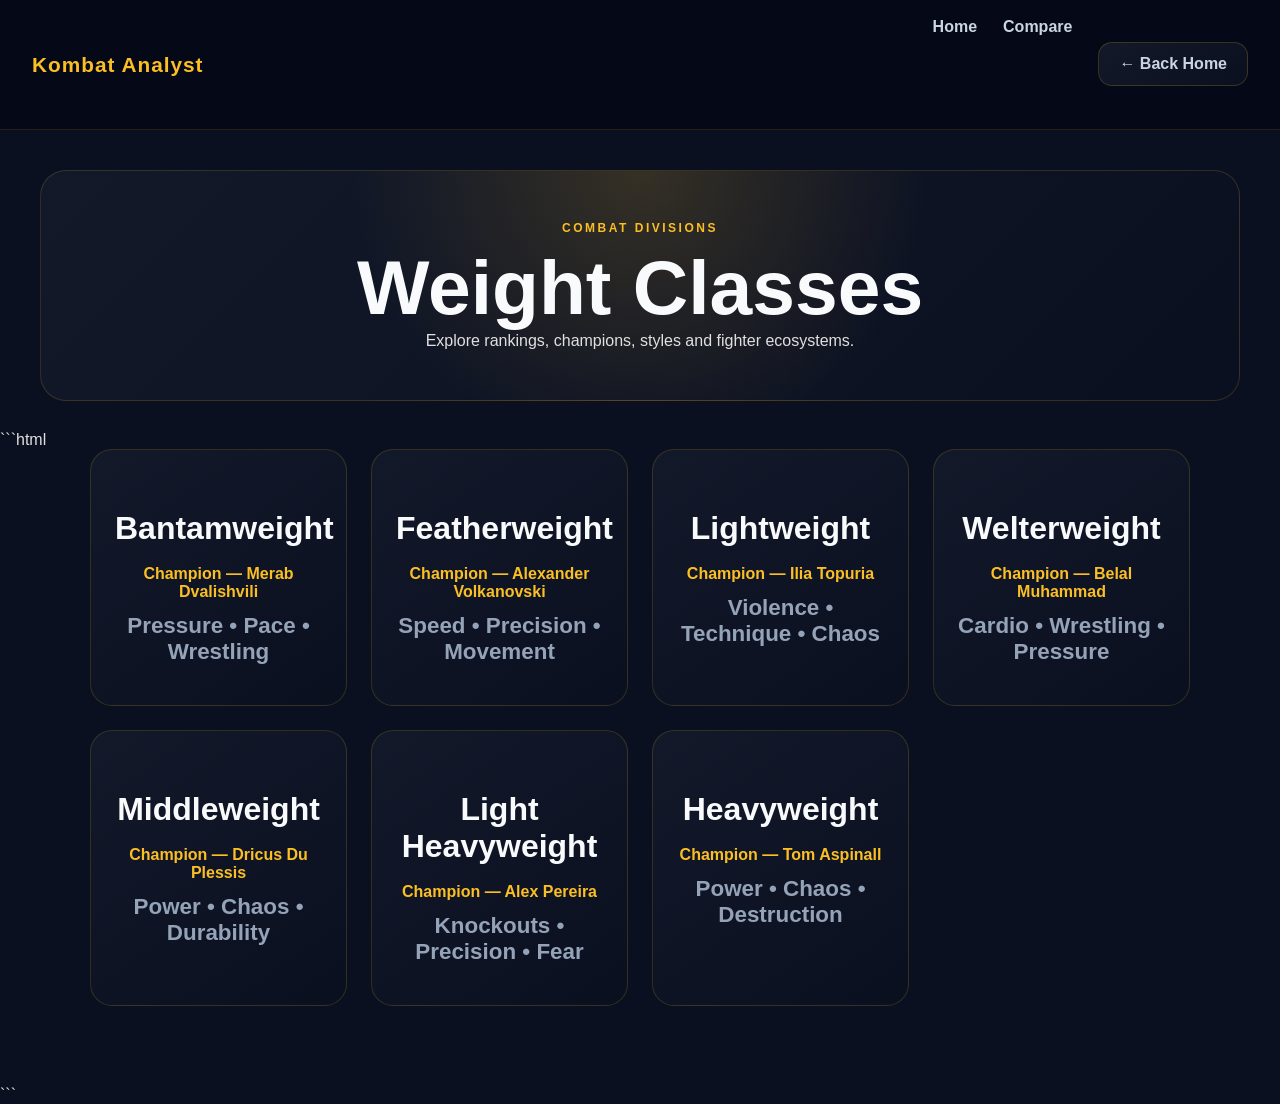
==== divisions.html @ d5a7f03a "Built division and combat style ecosystem - Added dynamic weightclass pages - Added divisions naviga" ====
<!DOCTYPE html>
<html lang="en">
<head>
  <meta charset="UTF-8" />
  <meta name="viewport" content="width=device-width, initial-scale=1.0"/>
  <title>Weight Classes</title>

  <link rel="stylesheet" href="style.css">
</head>
<body>

  <nav class="navbar">
    <div class="nav-logo">Kombat Analyst</div>

    <div class="nav-links">
      <a href="index.html">Home</a>
      <a href="index.html#compare-section">Compare</a>
      <div class="back-button-container">
  <a href="index.html" class="back-button">← Back Home</a>
</div>
    </div>
  </nav>

  <section class="weightclass-hero">
    <p class="section-kicker">Combat Divisions</p>

    <h1>Weight Classes</h1>

    <p>
      Explore rankings, champions, styles and fighter ecosystems.
    </p>
  </section>

  ```html
<div class="division-grid">

  <a class="division-card"
    href="weightclass.html?division=Bantamweight">

    <h2>Bantamweight</h2>

    <div class="division-champion">
      Champion — Merab Dvalishvili
    </div>

    <p>Pressure • Pace • Wrestling</p>

  </a>

  <a class="division-card"
    href="weightclass.html?division=Featherweight">

    <h2>Featherweight</h2>

    <div class="division-champion">
      Champion — Alexander Volkanovski
    </div>

    <p>Speed • Precision • Movement</p>

  </a>

  <a class="division-card"
    href="weightclass.html?division=Lightweight">

    <h2>Lightweight</h2>

    <div class="division-champion">
      Champion — Ilia Topuria
    </div>

    <p>Violence • Technique • Chaos</p>

  </a>

  <a class="division-card"
    href="weightclass.html?division=Welterweight">

    <h2>Welterweight</h2>

    <div class="division-champion">
      Champion — Belal Muhammad
    </div>

    <p>Cardio • Wrestling • Pressure</p>

  </a>

  <a class="division-card"
    href="weightclass.html?division=Middleweight">

    <h2>Middleweight</h2>

    <div class="division-champion">
      Champion — Dricus Du Plessis
    </div>

    <p>Power • Chaos • Durability</p>

  </a>

  <a class="division-card"
    href="weightclass.html?division=Light Heavyweight">

    <h2>Light Heavyweight</h2>

    <div class="division-champion">
      Champion — Alex Pereira
    </div>

    <p>Knockouts • Precision • Fear</p>

  </a>

  <a class="division-card"
    href="weightclass.html?division=Heavyweight">

    <h2>Heavyweight</h2>

    <div class="division-champion">
      Champion — Tom Aspinall
    </div>

    <p>Power • Chaos • Destruction</p>

  </a>

</div>
```


</body>
</html>
---- style.css ----
* {
    margin: 0;
    padding: 0;
    box-sizing: border-box;
}
body {
    background-color: #0B1020;
    color: #e0e0e0;
    font-family: Arial, sans-serif;
    padding: 20px;
    margin: 0;
}

header {
    text-align: center;
    margin-bottom: 30px;
}

#fighter-count {
    color: #94A3B8;
    font-size: 1rem;
}
h1 {
    color: #FBBF24;
    font-size: 2.8rem;
}

#search-input {
    display: block;
    width: 70%;
    max-width: 700px;
    min-width: 300px;

    margin: 0 auto 40px auto;

    padding: 16px 20px;
    font-size: 1.1rem;

    background-color: #1f1f1f;
    border: 1px solid #444;
    border-radius: 50px;

    color: white;
}
#fighters-container {
    display: grid;
    grid-template-columns: repeat(auto-fit, minmax(280px, 1fr));
    gap: 24px;
}

.fighter-card {
    background-color: #131A2A;
    border: 1px solid #333;
    border-radius: 16px;
    padding: 12px;
    margin-bottom: 24px;
    transition: all 0.3s ease;
    cursor: pointer;
    text-align: center;
    width: 100%;
}

.fighter-card:hover {
    transform: translateY(-8px);
    border-color: #FBBF24;
    box-shadow: 0 15px 25px rgba(255, 102, 0, 0.2);
}

.fighter-image-container {
    width: 100%;
    height: 380px;           /* Taller for better portraits */
    overflow: hidden;
    border-radius: 12px;
    margin-bottom: 16px;
    background-color: #111;
}

.fighter-image {
    width: 100%;
    height: 100%;
    object-fit: cover;
    transition: transform 0.4s ease;
}

.fighter-card:hover .fighter-image {
    transform: scale(1.06);
}

.fighter-name {
    font-size: 1.45rem;
    font-weight: bold;
    margin: 8px 0 6px 0;
    color: white;
}

.fighter-record {
    color: #FBBF24;
    font-size: 1.1rem;
    font-weight: bold;
    margin: 0;
}
/* Fighter Profile Page */

.back-button {
    display: inline-block;
    margin-bottom: 25px;
    color: #FBBF24;
    text-decoration: none;
    font-weight: bold;
}

.back-button:hover {
    opacity: 0.8;
}

.fighter-profile-card {
    max-width: 900px;
    margin: auto;
    background: #181818;
    border: 1px solid #333;
    border-radius: 18px;
    padding: 25px;
    text-align: center;
}

.profile-image {
    width: 100%;
    max-height: 500px;
    object-fit: cover;
    border-radius: 16px;
    margin-bottom: 20px;
}

.fighter-profile-card h1 {
    margin-bottom: 5px;
}

.fighter-profile-card h2 {
    color: #FBBF24;
    font-weight: normal;
    margin-top: 0;
    margin-bottom: 20px;
}

.fighter-badges {
    display: flex;
    justify-content: center;
    gap: 12px;
    flex-wrap: wrap;
    margin-bottom: 30px;
}

.fighter-badges span {
    background: #FBBF24;
    color: black;
    font-weight: bold;
    padding: 8px 14px;
    border-radius: 999px;
}

.stats-grid {
    display: grid;
    grid-template-columns: repeat(auto-fit, minmax(180px, 1fr));
    gap: 15px;
}

.stat-box {
    background: #111;
    border: 1px solid #333;
    border-radius: 12px;
    padding: 15px;
}

.stat-box h3 {
    margin-top: 0;
    color: #FBBF24;
    font-size: 1rem;
}

.stat-box p {
    margin-bottom: 0;
    font-size: 1.1rem;
    font-weight: bold;
}
.fighter-rank-badge {
    display: inline-block;
    margin-bottom: 12px;
    padding: 8px 14px;
    border-radius: 999px;
    background: linear-gradient(135deg, #FBBF24, #F59E0B);
    color: #111;
    font-weight: 700;
    font-size: 0.85rem;
    letter-spacing: 0.5px;
    box-shadow: 0 4px 12px rgba(251, 191, 36, 0.25);
}
.comparison-section {
    max-width: 800px;
    margin: 30px auto;
    margin-top: 20px;
    text-align: center;
}

.comparison-section h2 {
    margin-bottom: 20px;
}

.comparison-section select,
.comparison-section button {
    padding: 12px;
    margin: 8px;
    border-radius: 10px;
    border: none;
    font-size: 1rem;
}

.comparison-section button {
    cursor: pointer;
    font-weight: bold;
    background: #FBBF24;
    color: #111;
}

#comparison-results {
    max-width: 900px;
    margin: 30px auto;
}
.comparison-card {
    background: #131A2A;
    border-radius: 16px;
    padding: 20px;
    border: 1px solid #333;
}

.comparison-table {
    width: 100%;
    border-collapse: collapse;
}

.comparison-table th,
.comparison-table td {
    padding: 12px;
    border-bottom: 1px solid #333;
    text-align: center;
}

.comparison-table th {
    color: #FBBF24;
}
.style-matchup {
    color: #FBBF24;
    font-weight: bold;
    font-size: 1.1rem;
    margin-bottom: 20px;
    text-align: center;
}
.winner {
    color: #22C55E;
    font-weight: bold;
}
.summary-box {
    margin-top: 25px;
    padding: 20px;
    background: #0B1020;
    border: 1px solid #333;
    border-radius: 12px;
    text-align: center;
}

.summary-box h3 {
    color: #FBBF24;
    margin-top: 0;
}
.comparison-fighters {
    display: flex;
    justify-content: center;
    align-items: center;
    gap: 40px;
    margin-bottom: 25px;
    flex-wrap: wrap;
}

.comparison-fighter {
    text-align: center;
}

.comparison-image {
    width: 180px;
    height: 180px;
    object-fit: cover;
    border-radius: 50%;
    border: 3px solid #FBBF24;
}

.vs-text {
    font-size: 2rem;
    font-weight: bold;
    color: #FBBF24;
}
.advantages-box {
    margin-top: 25px;
    padding: 20px;
    background: #111827;
    border-radius: 12px;
    border: 1px solid #333;
}

.advantages-box h3 {
    color: #FBBF24;
    margin-top: 0;
}

.advantages-box p {
    margin: 8px 0;
}
.heatmap-section {
    margin-top: 35px;
}

.heatmap-section h2 {
    color: #FBBF24;
    margin-bottom: 20px;
}

.heatmap-grid {
    display: grid;
    grid-template-columns: repeat(auto-fit, minmax(280px, 1fr));
    gap: 20px;
}

.heatmap-card {
    background: #0B1020;
    border: 1px solid #333;
    border-radius: 14px;
    padding: 20px;
    text-align: left;
}

.heatmap-card h3 {
    color: #FBBF24;
    margin-top: 0;
    text-align: center;
}

.heat-row {
    display: grid;
    grid-template-columns: 60px 1fr 55px;
    align-items: center;
    gap: 10px;
    margin: 14px 0;
}

.heat-row span {
    font-weight: bold;
}

.heat-row strong {
    text-align: right;
}

.heat-bar {
    height: 12px;
    background: #1f2937;
    border-radius: 999px;
    overflow: hidden;
}

.heat-bar div {
    height: 100%;
    background: linear-gradient(90deg, #1E3A8A, #FBBF24);
    border-radius: 999px;
}
.probability-box {
    margin-top: 25px;
    padding: 20px;
    background: #111827;
    border: 1px solid #333;
    border-radius: 14px;
}

.probability-box h3 {
    color: #FBBF24;
    margin-top: 0;
}

.probability-row {
    display: flex;
    justify-content: space-between;
    margin-top: 15px;
    margin-bottom: 8px;
    font-weight: bold;
}

.probability-bar {
    height: 14px;
    background: #1f2937;
    border-radius: 999px;
    overflow: hidden;
}

.probability-fill {
    height: 100%;
    background: linear-gradient(90deg, #FBBF24, #F59E0B);
}
.hero-section {
    min-height: 80vh;

    display: flex;
    align-items: center;
    justify-content: center;

    padding: 80px 40px 40px;

    text-align: center;

    background:
        radial-gradient(circle at top,
        rgba(251,191,36,0.15),
        transparent 45%);
}

.hero-content {
    max-width: 900px;
}

.hero-kicker {
    color: #FBBF24;
    text-transform: uppercase;
    letter-spacing: 3px;
    font-size: 0.8rem;
    font-weight: 800;
    margin-bottom: 12px;
}

.hero-section h1 {
    font-size: clamp(3rem, 8vw, 6rem);
    margin: 0;
    color: #F8FAFC;
    letter-spacing: -2px;
    text-shadow: 0 0 35px rgba(251, 191, 36, 0.25);
}

.hero-subtitle {
    color: #CBD5E1;
    font-size: 1.25rem;
    margin: 16px 0 14px;
}

#fighter-count {
    color: #FBBF24;
    font-weight: 700;

    text-align: center;

    margin:
        12px auto 30px auto;

    display: block;

    width: fit-content;
}
.command-center {
    max-width: 1000px;
    margin: 0 auto 45px auto;
    padding: 28px;
    background: rgba(19, 26, 42, 0.82);
    border: 1px solid rgba(251, 191, 36, 0.18);
    border-radius: 24px;
    box-shadow: 0 24px 60px rgba(0, 0, 0, 0.35);
    backdrop-filter: blur(12px);
}

.command-header {
    text-align: center;
    margin-bottom: 24px;
}

.section-kicker {
    color: #FBBF24;
    text-transform: uppercase;
    letter-spacing: 2.5px;
    font-size: 0.75rem;
    font-weight: 800;
    margin: 0 0 8px 0;
}

.command-header h2 {
    margin: 0;
    font-size: clamp(1.8rem, 4vw, 3rem);
    color: #F8FAFC;
}

.command-center #search-input {
    display: block;
    width: 100%;
    max-width: 760px;
    margin: 0 auto 28px auto;
    padding: 16px 22px;
    font-size: 1rem;
    background: #0B1020;
    border: 1px solid rgba(251, 191, 36, 0.22);
    border-radius: 999px;
    color: white;
    outline: none;
}

.command-center #search-input:focus {
    border-color: #FBBF24;
    box-shadow: 0 0 0 4px rgba(251, 191, 36, 0.12);
}

.comparison-section {
    max-width: 900px;
    margin: 0 auto;
    text-align: center;
}

.comparison-section h3 {
    margin: 0 0 16px 0;
    color: #FBBF24;
}

.comparison-controls {
    display: grid;
    grid-template-columns: 1fr 1fr auto;
    gap: 14px;
    align-items: center;
}

.comparison-controls select,
.comparison-controls button {
    padding: 14px 16px;
    border-radius: 14px;
    border: 1px solid rgba(251, 191, 36, 0.18);
    background: #0B1020;
    color: #F8FAFC;
    font-size: 1rem;
}

.comparison-controls button {
    cursor: pointer;
    font-weight: 800;
    background: linear-gradient(135deg, #FBBF24, #F59E0B);
    color: #111827;
    border: none;
}

.comparison-controls button:hover {

    transform:
        translateY(-2px)
        scale(1.02);

    box-shadow:
        0 0 20px rgba(251,191,36,0.35);

}

@media (max-width: 760px) {
    .comparison-controls {
        grid-template-columns: 1fr;
    }
}
.fighter-card {
    position: relative;
    overflow: hidden;
    background: linear-gradient(
        180deg,
        rgba(17, 24, 39, 0.95),
        rgba(5, 8, 22, 1)
    );
    border: 1px solid rgba(251, 191, 36, 0.12);
    transition:
        transform 0.35s ease,
        box-shadow 0.35s ease,
        border-color 0.35s ease;
}

.fighter-card:hover {
    transform: translateY(-10px) scale(1.015);
    border-color: rgba(251, 191, 36, 0.45);

    box-shadow:
        0 20px 40px rgba(0,0,0,0.45),
        0 0 25px rgba(251,191,36,0.18);
}

.fighter-image-container {
    position: relative;
}

.fighter-image-container::after {
    content: "";
    position: absolute;
    inset: 0;

    background: linear-gradient(
        to top,
        rgba(5, 8, 22, 0.92) 5%,
        rgba(5, 8, 22, 0.2) 45%,
        transparent 70%
    );
}

.fighter-card-overlay {
    position: relative;
    margin-top: -90px;
    z-index: 2;
    padding: 0 16px 18px;
}

.fighter-division {
    display: inline-block;
    margin-bottom: 10px;
    padding: 6px 12px;

    border-radius: 999px;

    background: rgba(251, 191, 36, 0.12);

    border: 1px solid rgba(251, 191, 36, 0.25);

    color: #FBBF24;

    font-size: 0.72rem;
    font-weight: 800;
    letter-spacing: 1px;
    text-transform: uppercase;
}

.fighter-name {
    font-size: 1.5rem;
    font-weight: 800;
    color: #F8FAFC;
    margin-bottom: 6px;
}

.fighter-record {
    color: #CBD5E1;
    font-size: 1rem;
}

.fighter-rank-badge {
    display: inline-block;

    margin-bottom: 12px;

    padding: 7px 14px;

    border-radius: 999px;

    background: linear-gradient(
        135deg,
        #FBBF24,
        #F59E0B
    );

    color: #111827;

    font-size: 0.78rem;
    font-weight: 900;

    box-shadow:
        0 0 18px rgba(251,191,36,0.28);
}
.arena-header {
    text-align: center;
    margin-bottom: 28px;
}

.arena-kicker {
    color: #FBBF24;
    text-transform: uppercase;
    letter-spacing: 3px;
    font-size: 0.75rem;
    font-weight: 800;
    margin-bottom: 10px;
}

.arena-title {
    font-size: clamp(2rem, 5vw, 3.5rem);
    margin: 0;
    color: #F8FAFC;
    line-height: 1.1;
}

.arena-title span {
    color: #FBBF24;
}

.probability-fighters {
    display: flex;
    justify-content: space-between;
    margin-bottom: 10px;
    color: #CBD5E1;
    font-weight: 700;
}

.probability-values {
    display: flex;
    justify-content: space-between;
    margin-top: 10px;
}

.analysis-box {
    margin-top: 24px;
    padding: 22px;
    background:
        linear-gradient(
            135deg,
            rgba(17,24,39,0.95),
            rgba(11,16,32,0.95)
        );

    border: 1px solid rgba(251,191,36,0.12);

    border-radius: 16px;
}

.analysis-box h3 {
    color: #FBBF24;
    margin-top: 0;
}

.analysis-box p {
    color: #CBD5E1;
    line-height: 1.7;
}
@keyframes fadeUp {
    from {
        opacity: 0;
        transform: translateY(18px);
    }

    to {
        opacity: 1;
        transform: translateY(0);
    }
}

.fighter-card,
.comparison-card,
.fighter-profile-card,
.command-center {
    animation: fadeUp 0.6s ease both;
}

.probability-fill,
.heat-bar div {
    animation: growBar 0.9s ease forwards;
    transform-origin: left;
}

@keyframes growBar {
    from {
        transform: scaleX(0);
    }

    to {
        transform: scaleX(1);
    }
}
html {
    scroll-behavior: smooth;
}
.profile-hero {
    display: grid;
    grid-template-columns: minmax(260px, 380px) 1fr;
    gap: 30px;
    align-items: center;
    margin-bottom: 35px;
    text-align: left;
}

.profile-hero .profile-image {
    width: 100%;
    height: 460px;
    object-fit: cover;
    border-radius: 18px;
    border: 1px solid rgba(251, 191, 36, 0.25);
    box-shadow: 0 20px 50px rgba(0,0,0,0.45);
}

.profile-hero-content h1 {
    font-size: clamp(2.4rem, 6vw, 5rem);
    line-height: 1;
    margin: 12px 0 8px;
    color: #F8FAFC;
}

.profile-hero-content h2 {
    color: #FBBF24;
    font-weight: 500;
    margin: 0 0 18px;
}

.profile-division {
    color: #94A3B8;
    text-transform: uppercase;
    letter-spacing: 2px;
    font-weight: 800;
    margin: 14px 0 0;
}

.profile-record {
    display: inline-block;
    color: #F8FAFC;
    background: rgba(251, 191, 36, 0.1);
    border: 1px solid rgba(251, 191, 36, 0.2);
    padding: 10px 16px;
    border-radius: 999px;
    font-weight: 800;
}

@media (max-width: 800px) {
    .profile-hero {
        grid-template-columns: 1fr;
        text-align: center;
    }

    .profile-hero .profile-image {
        height: 420px;
    }
}
.insight-grid {
    display: grid;
    grid-template-columns: repeat(auto-fit, minmax(240px, 1fr));
    gap: 18px;
    margin-bottom: 22px;
}

.insight-card {
    padding: 22px;
    border-radius: 18px;

    background:
        linear-gradient(
            135deg,
            rgba(17,24,39,0.96),
            rgba(11,16,32,0.96)
        );

    border: 1px solid rgba(251,191,36,0.14);

    box-shadow:
        0 15px 35px rgba(0,0,0,0.28);
}

.insight-card span {
    color: #94A3B8;
    font-size: 0.72rem;
    letter-spacing: 2px;
    text-transform: uppercase;
    font-weight: 800;
}

.insight-card h3 {
    margin: 12px 0 0;
    color: #FBBF24;
    font-size: 1.35rem;
}
.fight-night-hero {
    max-width: 1000px;
    margin: 0 auto 40px auto;
    padding: 32px;
    text-align: center;

    background:
        radial-gradient(circle at top, rgba(251,191,36,0.18), transparent 40%),
        linear-gradient(135deg, rgba(19,26,42,0.95), rgba(11,16,32,0.98));

    border: 1px solid rgba(251,191,36,0.18);
    border-radius: 26px;
    box-shadow: 0 25px 60px rgba(0,0,0,0.38);
}

.fight-night-hero h2 {
    font-size: clamp(2rem, 5vw, 4rem);
    color: #F8FAFC;
    margin: 10px 0;
}

.fight-night-subtitle {
    color: #CBD5E1;
    font-size: 1.1rem;
    margin-bottom: 26px;
}

.fight-night-score {
    display: grid;
    grid-template-columns: 1fr 1fr;
    gap: 18px;
}

.fight-night-score div {
    padding: 20px;
    border-radius: 18px;
    background: rgba(5,8,22,0.7);
    border: 1px solid rgba(251,191,36,0.14);
}

.fight-night-score span {
    display: block;
    color: #94A3B8;
    margin-bottom: 8px;
    font-weight: 700;
}

.fight-night-score strong {
    font-size: 2.4rem;
    color: #FBBF24;
}

@media (max-width: 700px) {
    .fight-night-score {
        grid-template-columns: 1fr;
    }
}
.navbar {
    position: sticky;
    top: 0;
    z-index: 1000;

    display: flex;
    justify-content: space-between;
    align-items: center;

    padding: 18px 32px;

    background: rgba(5, 8, 22, 0.88);

    backdrop-filter: blur(14px);

    border-bottom:
        1px solid rgba(251,191,36,0.12);
}

.nav-logo {
    font-size: 1.3rem;
    font-weight: 900;
    color: #FBBF24;
    letter-spacing: 1px;
}

.nav-links {
    display: flex;
    gap: 26px;
}

.nav-links a {
    color: #CBD5E1;
    text-decoration: none;
    font-weight: 700;
    transition:
        color 0.25s ease,
        transform 0.25s ease;
}

.nav-links a:hover {
    color: #FBBF24;
    transform: translateY(-2px);
}

@media (max-width: 700px) {

    .navbar {
        flex-direction: column;
        gap: 14px;
        padding: 18px;
    }

    .nav-links {
        gap: 18px;
        flex-wrap: wrap;
        justify-content: center;
    }

}

/* EMERGENCY LAYOUT RESET */

html,
body {
    width: 100%;
    max-width: 100%;
    overflow-x: hidden;
}

body {
    padding: 0;
}

.navbar {
    width: 100%;
}

.hero-section {
    margin: 0 0 40px 0;
}

.fight-night-hero,
.command-center,
#comparison-results,
#fighters-container {
    width: calc(100% - 40px);
    max-width: 1200px;
    margin-left: auto;
    margin-right: auto;
}

#fighters-container {
    display: grid;
    grid-template-columns: repeat(auto-fit, minmax(280px, 1fr));
    gap: 24px;
}

.fighter-card {
    width: auto;
    max-width: 100%;
    min-width: 0;
    box-sizing: border-box;
}

.fighter-image-container {
    width: 100%;
}
/* HARD LAYOUT OVERRIDE */

body {
    padding: 0 !important;
    margin: 0 !important;
    overflow-x: hidden !important;
}

.navbar {
    position: sticky !important;
    top: 0 !important;
    width: 100% !important;
    margin: 0 !important;
}

.hero-section {
    min-height: auto !important;
    margin: 0 !important;
    padding: 70px 20px 60px !important;
}

.fight-night-hero,
.command-center,
#comparison-results,
#fighters-container {
    width: min(1200px, calc(100% - 40px)) !important;
    margin-left: auto !important;
    margin-right: auto !important;
}

#fighters-container {
    display: grid !important;
    grid-template-columns: repeat(auto-fit, minmax(280px, 1fr)) !important;
    gap: 24px !important;
}

.fighter-card {
    width: 100% !important;
    min-width: 0 !important;
}
.site-footer {
    margin-top: 80px;
    padding: 50px 20px;

    background:
        linear-gradient(
            180deg,
            rgba(5,8,22,0.95),
            rgba(2,6,15,1)
        );

    border-top:
        1px solid rgba(251,191,36,0.12);

    text-align: center;
}

.footer-content {
    max-width: 900px;
    margin: 0 auto;
}

.site-footer h3 {
    color: #FBBF24;
    font-size: 2rem;
    margin-bottom: 12px;
}

.site-footer p {
    color: #94A3B8;
    line-height: 1.7;
}

.footer-links {
    display: flex;
    justify-content: center;
    gap: 24px;

    margin: 24px 0;
    flex-wrap: wrap;
}

.footer-links a {
    color: #CBD5E1;
    text-decoration: none;
    font-weight: 700;

    transition:
        color 0.25s ease,
        transform 0.25s ease;
}

.footer-links a:hover {
    color: #FBBF24;
    transform: translateY(-2px);
}

.footer-copy {
    margin-top: 24px;
    font-size: 0.9rem;
    color: #64748B;
}
/* Fix Hero Scaling */
@media (max-width: 700px) {

    .hero-section {
        padding: 60px 20px 40px;
        min-height: auto;
    }

    .hero-section h1 {
        font-size: 3rem;
        line-height: 1;
    }

    .hero-subtitle {
        font-size: 1rem;
    }

    .hero-kicker {
        font-size: 0.7rem;
        letter-spacing: 2px;
    }

}
/* Improve Fighter Cards on Mobile */
@media (max-width: 700px) {

    #fighters-container {
        grid-template-columns: 1fr;
        width: calc(100% - 24px) !important;
    }

    .fighter-image-container {
        height: 420px;
    }

    .fighter-name {
        font-size: 1.3rem;
    }

}
/* Improve Comparison Arena */
@media (max-width: 700px) {

    .comparison-card {
        padding: 18px;
    }

    .arena-title {
        font-size: 2rem;
    }

    .comparison-image {
        width: 130px;
        height: 130px;
    }

    .vs-text {
        font-size: 1.4rem;
    }

    .comparison-table {
        font-size: 0.9rem;
    }

    .comparison-table th,
    .comparison-table td {
        padding: 8px;
    }

}
/* Fix Footer Mobile Layout */
@media (max-width: 700px) {

    .footer-links {
        gap: 16px;
    }

    .site-footer h3 {
        font-size: 1.6rem;
    }

}
/* smooth section reveal */
.fade-section {
    opacity: 0;
    transform: translateY(24px);

    animation:
        fadeSection 0.8s ease forwards;
}
/* Premium Scrollbar */
@keyframes fadeSection {

    to {
        opacity: 1;
        transform: translateY(0);
    }

}
::-webkit-scrollbar {
    width: 10px;
}

::-webkit-scrollbar-track {
    background: #0B1020;
}

::-webkit-scrollbar-thumb {
    background:
        linear-gradient(
            180deg,
            #FBBF24,
            #F59E0B
        );

    border-radius: 999px;
}
/* Mobile Search Bar Fix*/
@media (max-width: 700px) {

    .command-center #search-input {
        width: 100%;
        max-width: 100%;

        padding: 14px 18px;

        font-size: 1rem;

        margin-bottom: 14px;
    }

    #fighter-count {
        text-align: center;
        margin-bottom: 26px;
        font-size: 0.95rem;
    }

}
 .back-to-top {
    position: fixed;
    right: 20px;
    bottom: 24px;
    z-index: 2000;

    width: 48px;
    height: 48px;

    border-radius: 50%;
    border: 1px solid rgba(251,191,36,0.25);

    background: linear-gradient(135deg, #FBBF24, #F59E0B);
    color: #111827;

    font-size: 1.4rem;
    font-weight: 900;

    cursor: pointer;

    box-shadow:
        0 12px 30px rgba(0,0,0,0.35),
        0 0 20px rgba(251,191,36,0.25);
}

.back-to-top:hover {
    transform: translateY(-3px);
}
.back-to-top {
    opacity: 0;
    pointer-events: none;
    transition: opacity 0.25s ease, transform 0.25s ease;
}

.back-to-top.show {
    opacity: 1;
    pointer-events: auto;
}
.empty-state {
    grid-column: 1 / -1;

    text-align: center;

    padding: 60px 20px;

    background:
        linear-gradient(
            135deg,
            rgba(17,24,39,0.92),
            rgba(11,16,32,0.95)
        );

    border:
        1px solid rgba(251,191,36,0.12);

    border-radius: 24px;
}

.empty-state h2 {
    color: #FBBF24;
    margin-bottom: 10px;
}

.empty-state p {
    color: #94A3B8;
}
.comparison-placeholder {
    max-width: 900px;

    margin: 0 auto;

    padding: 50px 20px;

    text-align: center;

    background:
        linear-gradient(
            135deg,
            rgba(17,24,39,0.92),
            rgba(11,16,32,0.96)
        );

    border:
        1px solid rgba(251,191,36,0.12);

    border-radius: 24px;
}

.comparison-placeholder h2 {
    color: #FBBF24;
    margin-bottom: 12px;
}

.comparison-placeholder p {
    color: #94A3B8;
}
.skeleton-card {
    height: 480px;

    border-radius: 24px;

    background:
        linear-gradient(
            90deg,
            rgba(17,24,39,0.9) 25%,
            rgba(30,41,59,0.95) 50%,
            rgba(17,24,39,0.9) 75%
        );

    background-size: 200% 100%;

    animation:
        skeletonLoading 1.4s infinite linear;
}

@keyframes skeletonLoading {

    from {
        background-position: 200% 0;
    }

    to {
        background-position: -200% 0;
    }

}
@media (max-width: 700px) {

    .command-center #search-input,
    #search-input {
        width: 100% !important;
        max-width: 100% !important;
        min-width: 0 !important;

        box-sizing: border-box !important;
    }

}
.combat-dna {
    margin-top: 28px;
    padding: 22px;
    border-radius: 22px;
    background: linear-gradient(
        135deg,
        rgba(17,24,39,0.92),
        rgba(11,16,32,0.96)
    );
    border: 1px solid rgba(251,191,36,0.12);
}

.combat-dna h3 {
    color: #FBBF24;
    margin-bottom: 18px;
    text-align: center;
}

.dna-styles {
    display: flex;
    flex-direction: column;
    gap: 12px;
    margin-bottom: 18px;
}

.dna-style {
    padding: 12px 18px;
    border-radius: 999px;
    text-align: center;
    font-weight: 700;
}

.primary-style {
    background: linear-gradient(
        135deg,
        rgba(251,191,36,0.22),
        rgba(245,158,11,0.15)
    );
    color: #FBBF24;
    border: 1px solid rgba(251,191,36,0.22);
}

.secondary-style {
    background: rgba(148,163,184,0.08);
    color: #CBD5E1;
    border: 1px solid rgba(148,163,184,0.12);
}

.dna-traits {
    display: flex;
    flex-wrap: wrap;
    justify-content: center;
    gap: 10px;
}

.dna-trait {
    padding: 8px 14px;
    border-radius: 999px;
    background: rgba(255,255,255,0.05);
    color: #94A3B8;
    font-size: 0.85rem;
    font-weight: 600;
}
.comparison-dna-grid {
    display: grid;
    grid-template-columns: 1fr 1fr;
    gap: 22px;
}

.comparison-dna-grid h4 {
    color: #F8FAFC;
    text-align: center;
    margin-bottom: 14px;
}

@media (max-width: 700px) {
    .comparison-dna-grid {
        grid-template-columns: 1fr;
    }
}
.style-interaction-box {
    margin-top: 24px;
    padding: 22px;

    border-radius: 18px;

    background:
        linear-gradient(
            135deg,
            rgba(251,191,36,0.08),
            rgba(11,16,32,0.96)
        );

    border:
        1px solid rgba(251,191,36,0.16);
}

.style-interaction-box h3 {
    color: #FBBF24;
    margin-bottom: 12px;
}

.style-interaction-box p {
    color: #CBD5E1;
    line-height: 1.7;
}
.fight-narrative-box {
    margin-top: 24px;

    padding: 24px;

    border-radius: 20px;

    background:
        linear-gradient(
            135deg,
            rgba(30,41,59,0.92),
            rgba(11,16,32,0.96)
        );

    border:
        1px solid rgba(148,163,184,0.14);
}

.fight-narrative-box h3 {
    color: #FBBF24;

    margin-bottom: 14px;
}

.fight-narrative-box p {
    color: #CBD5E1;

    line-height: 1.8;
}.fight-narrative-box {
    margin-top: 24px;

    padding: 24px;

    border-radius: 20px;

    background:
        linear-gradient(
            135deg,
            rgba(30,41,59,0.92),
            rgba(11,16,32,0.96)
        );

    border:
        1px solid rgba(148,163,184,0.14);
}

.fight-narrative-box h3 {
    color: #FBBF24;

    margin-bottom: 14px;
}

.fight-narrative-box p {
    color: #CBD5E1;

    line-height: 1.8;
}
.volatility-box {
    margin-top: 24px;

    padding: 22px;

    border-radius: 18px;

    background:
        linear-gradient(
            135deg,
            rgba(127,29,29,0.18),
            rgba(11,16,32,0.96)
        );

    border:
        1px solid rgba(239,68,68,0.18);

    text-align: center;
}

.volatility-box h3 {
    color: #F87171;

    margin-bottom: 12px;
}

.volatility-box p {
    color: #FCA5A5;

    font-size: 1.1rem;

    font-weight: 700;
}
.historical-insight-box {
    margin-top: 24px;

    padding: 24px;

    border-radius: 20px;

    background:
        linear-gradient(
            135deg,
            rgba(20,83,45,0.18),
            rgba(11,16,32,0.96)
        );

    border:
        1px solid rgba(34,197,94,0.18);
}

.historical-insight-box h3 {
    color: #4ADE80;

    margin-bottom: 14px;
}

.historical-insight-box p {
    color: #DCFCE7;

    line-height: 1.8;
}
.meta-insight-box {
    margin-top: 24px;

    padding: 24px;

    border-radius: 20px;

    background:
        linear-gradient(
            135deg,
            rgba(30,64,175,0.18),
            rgba(11,16,32,0.96)
        );

    border:
        1px solid rgba(96,165,250,0.18);
}

.meta-insight-box h3 {
    color: #60A5FA;

    margin-bottom: 14px;
}

.meta-insight-box p {
    color: #DBEAFE;

    line-height: 1.8;
}
.round-dynamics-box {
    margin-top: 24px;

    padding: 24px;

    border-radius: 20px;

    background:
        linear-gradient(
            135deg,
            rgba(88,28,135,0.18),
            rgba(11,16,32,0.96)
        );

    border:
        1px solid rgba(168,85,247,0.18);
}

.round-dynamics-box h3 {
    color: #C084FC;

    margin-bottom: 14px;
}

.round-dynamics-box p {
    color: #E9D5FF;

    line-height: 1.8;
}
.cardio-box {
    margin-top: 24px;

    padding: 24px;

    border-radius: 20px;

    background:
        linear-gradient(
            135deg,
            rgba(120,53,15,0.18),
            rgba(11,16,32,0.96)
        );

    border:
        1px solid rgba(251,146,60,0.18);
}

.cardio-box h3 {
    color: #FB923C;

    margin-bottom: 14px;
}

.cardio-box p {
    color: #FED7AA;

    line-height: 1.8;
}
.finish-box {
    margin-top: 24px;

    padding: 24px;

    border-radius: 20px;

    background:
        linear-gradient(
            135deg,
            rgba(127,29,29,0.22),
            rgba(11,16,32,0.96)
        );

    border:
        1px solid rgba(248,113,113,0.18);
}

.finish-box h3 {
    color: #F87171;

    margin-bottom: 14px;
}

.finish-box p {
    color: #FECACA;

    line-height: 1.8;
}
.upset-box {
    margin-top: 24px;

    padding: 24px;

    border-radius: 20px;

    background:
        linear-gradient(
            135deg,
            rgba(91,33,182,0.18),
            rgba(11,16,32,0.96)
        );

    border:
        1px solid rgba(167,139,250,0.18);
}

.upset-box h3 {
    color: #A78BFA;

    margin-bottom: 14px;
}

.upset-box p {
    color: #DDD6FE;

    line-height: 1.8;
}
.momentum-box {
    margin-top: 24px;

    padding: 24px;

    border-radius: 20px;

    background:
        linear-gradient(
            135deg,
            rgba(6,78,59,0.18),
            rgba(11,16,32,0.96)
        );

    border:
        1px solid rgba(45,212,191,0.18);
}

.momentum-box h3 {
    color: #2DD4BF;

    margin-bottom: 14px;
}

.momentum-box p {
    color: #CCFBF1;

    line-height: 1.8;
}
.fighter-analysis-box {
    margin-top: 28px;

    padding: 28px;

    border-radius: 20px;

    background:
        linear-gradient(
            135deg,
            rgba(17,24,39,0.96),
            rgba(11,16,32,0.96)
        );

    border:
        1px solid rgba(251,191,36,0.14);

    box-shadow:
        0 15px 35px rgba(0,0,0,0.28);
}

.fighter-analysis-box h2 {
    color: #FBBF24;

    margin-bottom: 16px;
}

.fighter-analysis-box p {
    color: #CBD5E1;

    line-height: 1.9;

    font-size: 1.05rem;
}
.style-breakdown-grid {
    display: grid;

    grid-template-columns:
        repeat(auto-fit, minmax(320px, 1fr));

    gap: 24px;

    margin-top: 28px;
}

.style-box {
    padding: 26px;

    border-radius: 20px;

    background:
        linear-gradient(
            135deg,
            rgba(17,24,39,0.96),
            rgba(11,16,32,0.96)
        );

    border:
        1px solid rgba(251,191,36,0.12);
}

.style-box h2 {
    margin-top: 0;

    margin-bottom: 18px;
}

.style-box p {
    margin: 12px 0;

    line-height: 1.7;
}

.strengths-box h2 {
    color: #22C55E;
}

.strengths-box p {
    color: #DCFCE7;
}

.weaknesses-box h2 {
    color: #EF4444;
}

.weaknesses-box p {
    color: #FECACA;
}
.matchup-tendencies-grid {
    display: grid;
    grid-template-columns: repeat(auto-fit, minmax(320px, 1fr));
    gap: 24px;
    margin-top: 28px;
}

.tendency-box {
    padding: 26px;
    border-radius: 20px;

    background:
        linear-gradient(
            135deg,
            rgba(17,24,39,0.96),
            rgba(11,16,32,0.96)
        );

    border: 1px solid rgba(251,191,36,0.12);
}

.tendency-box h2 {
    margin-top: 0;
    margin-bottom: 18px;
}

.tendency-box p {
    margin: 12px 0;
    line-height: 1.7;
}

.best-matchups-box h2 {
    color: #FBBF24;
}

.best-matchups-box p {
    color: #FEF3C7;
}

.danger-matchups-box h2 {
    color: #FB7185;
}

.danger-matchups-box p {
    color: #FFE4E6;
}
.profile-hero-layout {
    display: grid;

    grid-template-columns:
        420px 1fr;

    gap: 40px;

    align-items: start;

    margin-bottom: 42px;
}

.profile-image-section {
    position: sticky;

    top: 120px;
}

.profile-image {
    width: 100%;

    border-radius: 28px;

    border:
        2px solid rgba(255,255,255,0.08);

    box-shadow:
        0 25px 60px rgba(0,0,0,0.45);
}

.profile-info-section {
    display: flex;

    flex-direction: column;

    gap: 24px;
}

.profile-info-section h1 {
    font-size: 4rem;

    line-height: 1;

    margin: 0;
}

.profile-info-section h2 {
    font-size: 1.5rem;

    color: #94A3B8;

    margin-top: -8px;
}

.profile-record {
    font-size: 1.3rem;

    color: #FBBF24;

    font-weight: 700;
}

.profile-division {
    color: #CBD5E1;

    text-transform: uppercase;

    letter-spacing: 2px;

    font-size: 0.85rem;
}

@media (max-width: 980px) {

    .profile-hero-layout {

        grid-template-columns: 1fr;

    }

    .profile-image-section {

        position: relative;

        top: auto;

    }

    .profile-info-section h1 {

        font-size: 2.8rem;

    }

}
.cinematic-hero {
    position: relative;

    overflow: hidden;

    border-radius: 32px;

    margin-bottom: 40px;

    min-height: 620px;

    background:
        radial-gradient(
            circle at top left,
            rgba(251,191,36,0.12),
            transparent 35%
        ),
        linear-gradient(
            135deg,
            rgba(8,15,30,0.98),
            rgba(3,7,18,1)
        );

    border:
        1px solid rgba(255,255,255,0.06);

    box-shadow:
        0 30px 80px rgba(0,0,0,0.55);
}

.cinematic-overlay {
    position: absolute;

    inset: 0;

    background:
        linear-gradient(
            to right,
            rgba(2,6,23,0.15),
            rgba(2,6,23,0.88)
        );

    pointer-events: none;
}

.cinematic-content {
    position: relative;

    z-index: 2;

    display: grid;

    grid-template-columns: 480px 1fr;

    gap: 40px;

    align-items: center;

    padding: 50px;
}

.cinematic-image-side {
    display: flex;

    align-items: flex-end;

    justify-content: center;
}

.cinematic-fighter-image {
    width: 100%;

    max-width: 430px;

    border-radius: 28px;

    object-fit: cover;

    box-shadow:
        0 30px 60px rgba(0,0,0,0.45);

    border:
        2px solid rgba(255,255,255,0.08);
}

.cinematic-info-side h1 {
    font-size: 5rem;

    line-height: 0.95;

    margin: 12px 0;

    color: white;
}

.cinematic-info-side h2 {
    font-size: 1.8rem;

    color: #FBBF24;

    margin-bottom: 22px;
}

.profile-record {
    font-size: 1.4rem;

    font-weight: 700;

    color: #E2E8F0;

    margin-bottom: 24px;
}

.fighter-intro-text {
    max-width: 720px;

    line-height: 1.9;

    color: #CBD5E1;

    font-size: 1.08rem;
}

@media (max-width: 1100px) {

    .cinematic-content {

        grid-template-columns: 1fr;

        text-align: center;
    }

    .cinematic-info-side h1 {

        font-size: 3.5rem;
    }

    .cinematic-fighter-image {

        max-width: 320px;
    }

}
/* CINEMATIC FIGHTER PROFILE ONLY */

.fighter-profile-card {
    max-width: 1180px;
    width: min(1180px, calc(100% - 40px));
    overflow: hidden;
}

.cinematic-hero {
    position: relative;
    overflow: hidden;
    border-radius: 32px;
    margin-bottom: 40px;
    min-height: auto;

    background:
        radial-gradient(circle at top left, rgba(251,191,36,0.12), transparent 35%),
        linear-gradient(135deg, rgba(8,15,30,0.98), rgba(3,7,18,1));

    border: 1px solid rgba(255,255,255,0.06);
    box-shadow: 0 30px 80px rgba(0,0,0,0.55);
}

.cinematic-content {
    display: grid;
    grid-template-columns: 42% 58%;
    gap: 28px;
    align-items: center;
    padding: 44px;
}

.cinematic-image-side {
    display: flex;
    justify-content: center;
}

.cinematic-fighter-image {
    width: 100%;
    max-width: 420px;
    height: 380px;
    object-fit: cover;
    border-radius: 28px;
    border: 2px solid rgba(255,255,255,0.08);
    box-shadow: 0 30px 60px rgba(0,0,0,0.45);
}

.cinematic-info-side {
    min-width: 0;
    overflow-wrap: break-word;
}

.cinematic-info-side h1 {
    font-size: clamp(2.8rem, 5vw, 4.8rem);
    line-height: 0.95;
    color: white;
    margin: 12px 0;
}

.cinematic-info-side h2 {
    font-size: 1.8rem;
    color: #FBBF24;
    margin-bottom: 22px;
}

.fighter-intro-text {
    max-width: 100%;
    color: #CBD5E1;
    line-height: 1.9;
    font-size: 1.05rem;
}

@media (max-width: 900px) {
    .cinematic-content {
        grid-template-columns: 1fr;
        text-align: center;
        padding: 28px;
    }

    .cinematic-fighter-image {
        height: 380px;
    }
}
.win-conditions-box {
    margin-top: 28px;

    padding: 28px;

    border-radius: 22px;

    background:
        linear-gradient(
            135deg,
            rgba(17,24,39,0.96),
            rgba(11,16,32,0.96)
        );

    border:
        1px solid rgba(251,191,36,0.14);

    box-shadow:
        0 18px 42px rgba(0,0,0,0.28);
}

.win-conditions-box h2 {
    color: #FBBF24;

    margin-bottom: 18px;
}

.win-conditions-box p {
    margin: 14px 0;

    color: #E5E7EB;

    line-height: 1.8;
}
.danger-zones-box,
.historical-comparison-box,
.meta-relevance-box {
    margin-top: 28px;

    padding: 28px;

    border-radius: 22px;

    background:
        linear-gradient(
            135deg,
            rgba(17,24,39,0.96),
            rgba(11,16,32,0.96)
        );

    border:
        1px solid rgba(251,191,36,0.14);

    box-shadow:
        0 18px 42px rgba(0,0,0,0.28);
}

.danger-zones-box h2 {
    color: #F87171;

    margin-bottom: 18px;
}

.historical-comparison-box h2 {
    color: #60A5FA;

    margin-bottom: 18px;
}

.meta-relevance-box h2 {
    color: #4ADE80;

    margin-bottom: 18px;
}

.danger-zones-box p,
.historical-comparison-box p,
.meta-relevance-box p {
    margin: 14px 0;

    line-height: 1.8;

    color: #E5E7EB;
}
.weightclass-hero {
    max-width: 1200px;
    margin: 40px auto 30px auto;
    padding: 50px 24px;
    text-align: center;

    border-radius: 26px;

    background:
        radial-gradient(circle at top, rgba(251,191,36,0.16), transparent 45%),
        linear-gradient(135deg, rgba(19,26,42,0.95), rgba(11,16,32,0.98));

    border: 1px solid rgba(251,191,36,0.16);
}

.weightclass-hero h1 {
    color: #F8FAFC;
    font-size: clamp(2.5rem, 6vw, 5rem);
}

#weightclass-count {
    color: #FBBF24;
    font-weight: 800;
    margin-top: 12px;
}

#weightclass-fighters {
    width: min(1200px, calc(100% - 40px));
    margin: 0 auto 80px auto;

    display: grid;
    grid-template-columns: repeat(auto-fit, minmax(280px, 1fr));
    gap: 24px;
}
.division-grid {
    width: min(1100px, calc(100% - 40px));

    margin: 0 auto 80px auto;

    display: grid;
    grid-template-columns: repeat(auto-fit, minmax(240px, 1fr));

    gap: 24px;
}

.division-card {
    padding: 40px 24px;

    border-radius: 22px;

    text-decoration: none;

    color: #F8FAFC;
    font-size: 1.4rem;
    font-weight: 800;
    text-align: center;

    background:
        linear-gradient(145deg,
        rgba(19,26,42,0.96),
        rgba(11,16,32,0.98));

    border: 1px solid rgba(251,191,36,0.16);

    transition: all 0.25s ease;
}

.division-card:hover {
    transform: translateY(-6px);

    border-color: rgba(251,191,36,0.45);

    box-shadow:
        0 20px 40px rgba(0,0,0,0.45);
}
.back-button-container {
    width: min(1200px, calc(100% - 40px));

    margin: 24px auto 0 auto;
}

.back-button {
    display: inline-flex;
    align-items: center;
    gap: 10px;

    padding: 12px 20px;

    border-radius: 14px;

    text-decoration: none;

    color: #F8FAFC;
    font-weight: 700;

    background:
        linear-gradient(145deg,
        rgba(19,26,42,0.96),
        rgba(11,16,32,0.98));

    border: 1px solid rgba(251,191,36,0.18);

    transition: all 0.25s ease;
}

.back-button:hover {
    transform: translateY(-2px);

    border-color: rgba(251,191,36,0.45);

    box-shadow:
        0 10px 24px rgba(0,0,0,0.35);
}
.division-card {
    position: relative;

    overflow: hidden;
}

.division-card h2 {
    font-size: 2rem;

    margin-top: 20px;
    margin-bottom: 12px;

    color: #F8FAFC;
}

.division-card p {
    color: #94A3B8;

    font-weight: 600;

    margin-bottom: 0;
}
.division-champion {
    margin-top: 18px;
    margin-bottom: 12px;

    color: #FBBF24;

    font-weight: 800;
    font-size: 1rem;
}
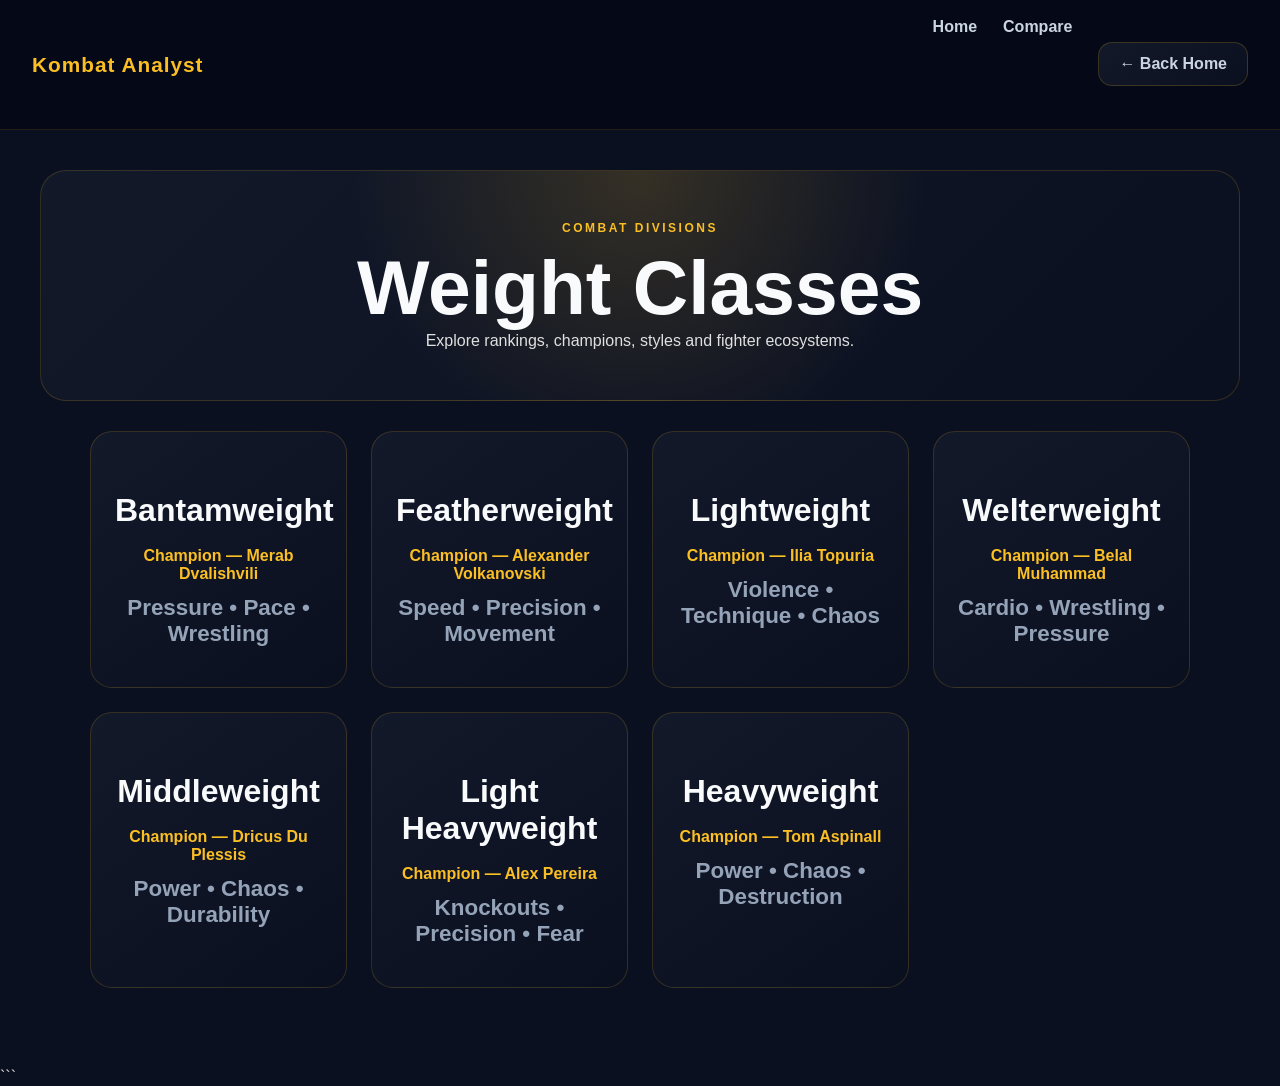
==== commit 35d6a0aa: "Add combat style explorer pages" ====
--- a/divisions.html
+++ b/divisions.html
@@ -31,7 +31,6 @@
     </p>
   </section>
 
-  ```html
 <div class="division-grid">
 
   <a class="division-card"
--- a/style.css
+++ b/style.css
@@ -2483,4 +2483,92 @@
 
     font-weight: 800;
     font-size: 1rem;
+}
+#style-fighters {
+    width: min(1200px, calc(100% - 40px));
+    margin: 0 auto 80px auto;
+
+    display: grid;
+    grid-template-columns: repeat(auto-fit, minmax(280px, 1fr));
+    gap: 24px;
+}
+.style-doctrine {
+    width: min(900px, calc(100% - 40px));
+
+    margin: 28px auto 40px auto;
+
+    padding: 28px;
+
+    border-radius: 24px;
+
+    background:
+        linear-gradient(145deg,
+        rgba(19,26,42,0.96),
+        rgba(11,16,32,0.98));
+
+    border: 1px solid rgba(251,191,36,0.14);
+
+    color: #CBD5E1;
+
+    line-height: 1.8;
+
+    font-size: 1.08rem;
+}
+.style-info-box {
+    width: min(900px, calc(100% - 40px));
+    margin: 28px auto 40px auto;
+    padding: 28px;
+    border-radius: 24px;
+
+    background:
+        linear-gradient(145deg,
+        rgba(19,26,42,0.96),
+        rgba(11,16,32,0.98));
+
+    border: 1px solid rgba(251,191,36,0.14);
+    color: #CBD5E1;
+    line-height: 1.8;
+    font-size: 1.08rem;
+}
+
+.style-info-box h2 {
+    color: #FBBF24;
+    margin-bottom: 12px;
+}
+.style-attribute-grid {
+    display: grid;
+
+    grid-template-columns:
+        repeat(auto-fit, minmax(180px, 1fr));
+
+    gap: 18px;
+
+    margin-top: 18px;
+}
+
+.style-attribute-card {
+    padding: 18px;
+
+    border-radius: 18px;
+
+    background:
+        rgba(255,255,255,0.03);
+
+    border:
+        1px solid rgba(255,255,255,0.06);
+
+    text-align: center;
+}
+
+.style-attribute-card h3 {
+    color: #FBBF24;
+
+    margin-bottom: 8px;
+}
+
+.style-attribute-card span {
+    color: #E2E8F0;
+
+    font-size: 1.1rem;
+    font-weight: 800;
 }
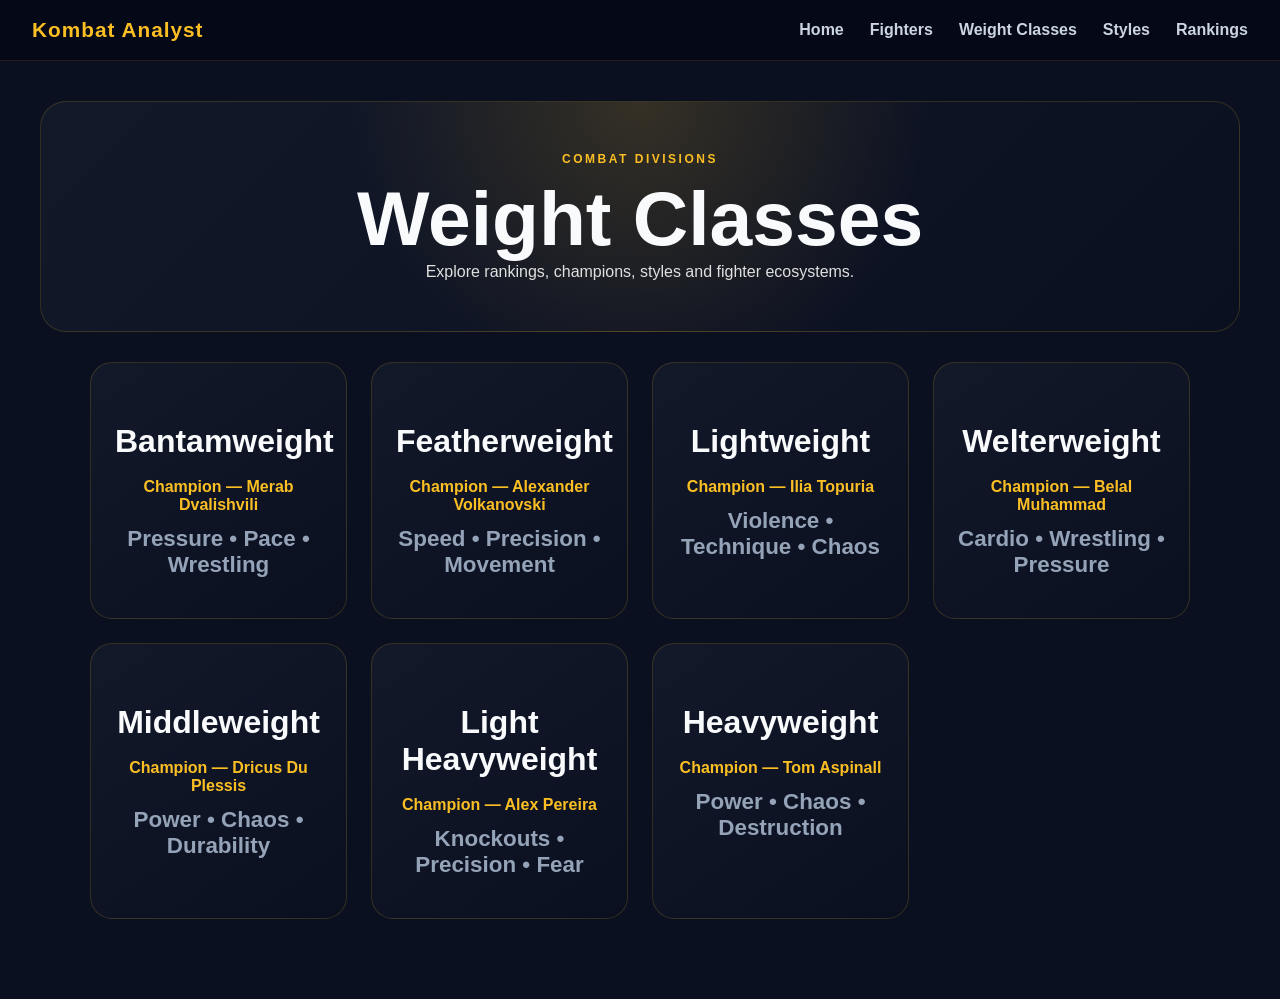
==== commit 2d563d9d: "Restructure homepage and fix compare initialization" ====
--- a/divisions.html
+++ b/divisions.html
@@ -14,10 +14,10 @@
 
     <div class="nav-links">
       <a href="index.html">Home</a>
-      <a href="index.html#compare-section">Compare</a>
-      <div class="back-button-container">
-  <a href="index.html" class="back-button">← Back Home</a>
-</div>
+      <a href="fighters.html">Fighters</a>
+      <a href="divisions.html">Weight Classes</a>
+      <a href="styles.html">Styles</a>
+      <a href="rankings.html">Rankings</a>
     </div>
   </nav>
 
@@ -125,7 +125,6 @@
   </a>
 
 </div>
-```
 
 
 </body>
--- a/style.css
+++ b/style.css
@@ -2571,4 +2571,305 @@
 
     font-size: 1.1rem;
     font-weight: 800;
-}+}
+.home-nav-grid {
+    width: min(1200px, calc(100% - 40px));
+    margin: 40px auto;
+    display: grid;
+    grid-template-columns: repeat(auto-fit, minmax(260px, 1fr));
+    gap: 24px;
+}
+
+.home-nav-card {
+    padding: 34px;
+    border-radius: 24px;
+    text-decoration: none;
+    background: linear-gradient(145deg, rgba(19,26,42,0.96), rgba(11,16,32,0.98));
+    border: 1px solid rgba(251,191,36,0.16);
+    transition: all 0.25s ease;
+}
+
+.home-nav-card h2 {
+    color: #FBBF24;
+    margin-bottom: 12px;
+}
+
+.home-nav-card p {
+    color: #CBD5E1;
+    line-height: 1.6;
+}
+
+.home-nav-card:hover {
+    transform: translateY(-6px);
+    border-color: rgba(251,191,36,0.45);
+    box-shadow: 0 20px 40px rgba(0,0,0,0.45);
+}
+.featured-analysis {
+    width: min(1200px, calc(100% - 40px));
+    margin: 60px auto;
+}
+
+.analysis-grid {
+    display: grid;
+    grid-template-columns: repeat(auto-fit, minmax(320px, 1fr));
+    gap: 24px;
+    margin-top: 24px;
+}
+
+.analysis-card {
+    padding: 28px;
+    border-radius: 24px;
+
+    background:
+        linear-gradient(
+            145deg,
+            rgba(19,26,42,0.96),
+            rgba(11,16,32,0.98)
+        );
+
+    border: 1px solid rgba(251,191,36,0.14);
+
+    transition: all 0.25s ease;
+}
+
+.analysis-card:hover {
+    transform: translateY(-6px);
+
+    border-color:
+        rgba(251,191,36,0.4);
+}
+
+.analysis-card h3 {
+    color: #FBBF24;
+    margin-bottom: 12px;
+    line-height: 1.4;
+}
+
+.analysis-card p {
+    color: #CBD5E1;
+    line-height: 1.7;
+}
+/* PHASE 9 MOBILE / LAYOUT CLEANUP */
+
+/* Back button cleanup */
+.back-button-container {
+    width: min(1200px, calc(100% - 40px));
+    margin: 18px auto 0 auto;
+    display: flex;
+    justify-content: flex-start;
+}
+
+.back-button {
+    padding: 9px 14px;
+    font-size: 0.9rem;
+    border-radius: 12px;
+}
+
+/* Stop profile feeling like one long barrel */
+.fighter-profile-card {
+    width: min(1280px, calc(100% - 28px));
+    padding: 28px;
+}
+
+.style-breakdown-grid,
+.matchup-tendencies-grid {
+    width: 100%;
+    display: grid;
+    grid-template-columns: repeat(2, minmax(0, 1fr));
+    gap: 24px;
+    align-items: stretch;
+}
+
+.style-box,
+.tendency-box {
+    text-align: left;
+}
+
+/* Make profile info blocks breathe */
+.win-conditions-box,
+.danger-zones-box,
+.historical-comparison-box,
+.meta-relevance-box,
+.combat-dna,
+.heatmap-section {
+    margin-top: 30px;
+}
+
+/* Mobile profile cleanup */
+@media (max-width: 800px) {
+    .fighter-profile-card {
+        width: calc(100% - 18px);
+        padding: 14px;
+        border-radius: 20px;
+    }
+
+    .style-breakdown-grid,
+    .matchup-tendencies-grid {
+        grid-template-columns: 1fr;
+        gap: 18px;
+    }
+
+    .style-box,
+    .tendency-box,
+    .win-conditions-box,
+    .danger-zones-box,
+    .historical-comparison-box,
+    .meta-relevance-box,
+    .combat-dna,
+    .heatmap-section {
+        padding: 20px;
+        border-radius: 18px;
+    }
+
+    .style-box h2,
+    .tendency-box h2,
+    .win-conditions-box h2,
+    .danger-zones-box h2,
+    .historical-comparison-box h2,
+    .meta-relevance-box h2 {
+        text-align: center;
+        margin-bottom: 16px;
+    }
+
+    .style-box p,
+    .tendency-box p,
+    .win-conditions-box p,
+    .danger-zones-box p,
+    .historical-comparison-box p,
+    .meta-relevance-box p {
+        text-align: left;
+        line-height: 1.7;
+    }
+
+    .back-button-container {
+        width: calc(100% - 24px);
+        margin-top: 14px;
+    }
+}
+#rankings-container {
+    width: min(1100px, calc(100% - 40px));
+    margin: 40px auto 80px auto;
+}
+
+.rankings-section {
+    margin-bottom: 38px;
+    padding: 26px;
+    border-radius: 24px;
+    background: linear-gradient(145deg, rgba(19,26,42,0.96), rgba(11,16,32,0.98));
+    border: 1px solid rgba(251,191,36,0.14);
+}
+
+.rankings-header {
+    display: flex;
+    justify-content: space-between;
+    align-items: center;
+    margin-bottom: 20px;
+}
+
+.rankings-header h2 {
+    color: #FBBF24;
+}
+
+.rankings-header a {
+    color: #CBD5E1;
+    text-decoration: none;
+    font-weight: 700;
+}
+
+.ranking-row {
+    display: grid;
+    grid-template-columns: 90px 1fr 220px;
+    gap: 16px;
+    align-items: center;
+    padding: 16px;
+    border-radius: 14px;
+    cursor: pointer;
+}
+
+.ranking-row:hover {
+    background: rgba(251,191,36,0.08);
+}
+
+.ranking-position {
+    color: #FBBF24;
+    font-weight: 900;
+}
+
+.ranking-name {
+    color: #F8FAFC;
+    font-weight: 800;
+}
+
+.ranking-style {
+    color: #94A3B8;
+    text-align: right;
+}
+
+@media (max-width: 700px) {
+    .ranking-row {
+        grid-template-columns: 60px 1fr;
+    }
+
+    .ranking-style {
+        grid-column: 2;
+        text-align: left;
+        font-size: 0.9rem;
+    }
+
+    .rankings-header {
+        flex-direction: column;
+        align-items: flex-start;
+        gap: 10px;
+    }
+}
+.champion-showcase {
+    margin-bottom: 24px;
+    padding: 28px;
+    border-radius: 20px;
+
+    background: linear-gradient(
+        145deg,
+        rgba(251,191,36,0.12),
+        rgba(251,191,36,0.04)
+    );
+
+    border: 1px solid rgba(251,191,36,0.35);
+
+    cursor: pointer;
+}
+
+.champion-showcase span {
+    display: block;
+
+    color: #FBBF24;
+
+    font-size: 0.85rem;
+
+    text-transform: uppercase;
+
+    letter-spacing: 1px;
+
+    margin-bottom: 8px;
+}
+
+.champion-showcase h3 {
+    font-size: 1.8rem;
+    color: #F8FAFC;
+}
+.view-division-link {
+    display: inline-block;
+
+    margin-top: 18px;
+
+    color: #FBBF24;
+
+    text-decoration: none;
+
+    font-weight: 700;
+
+    transition: all 0.2s ease;
+}
+
+.view-division-link:hover {
+    transform: translateX(4px);
+} 
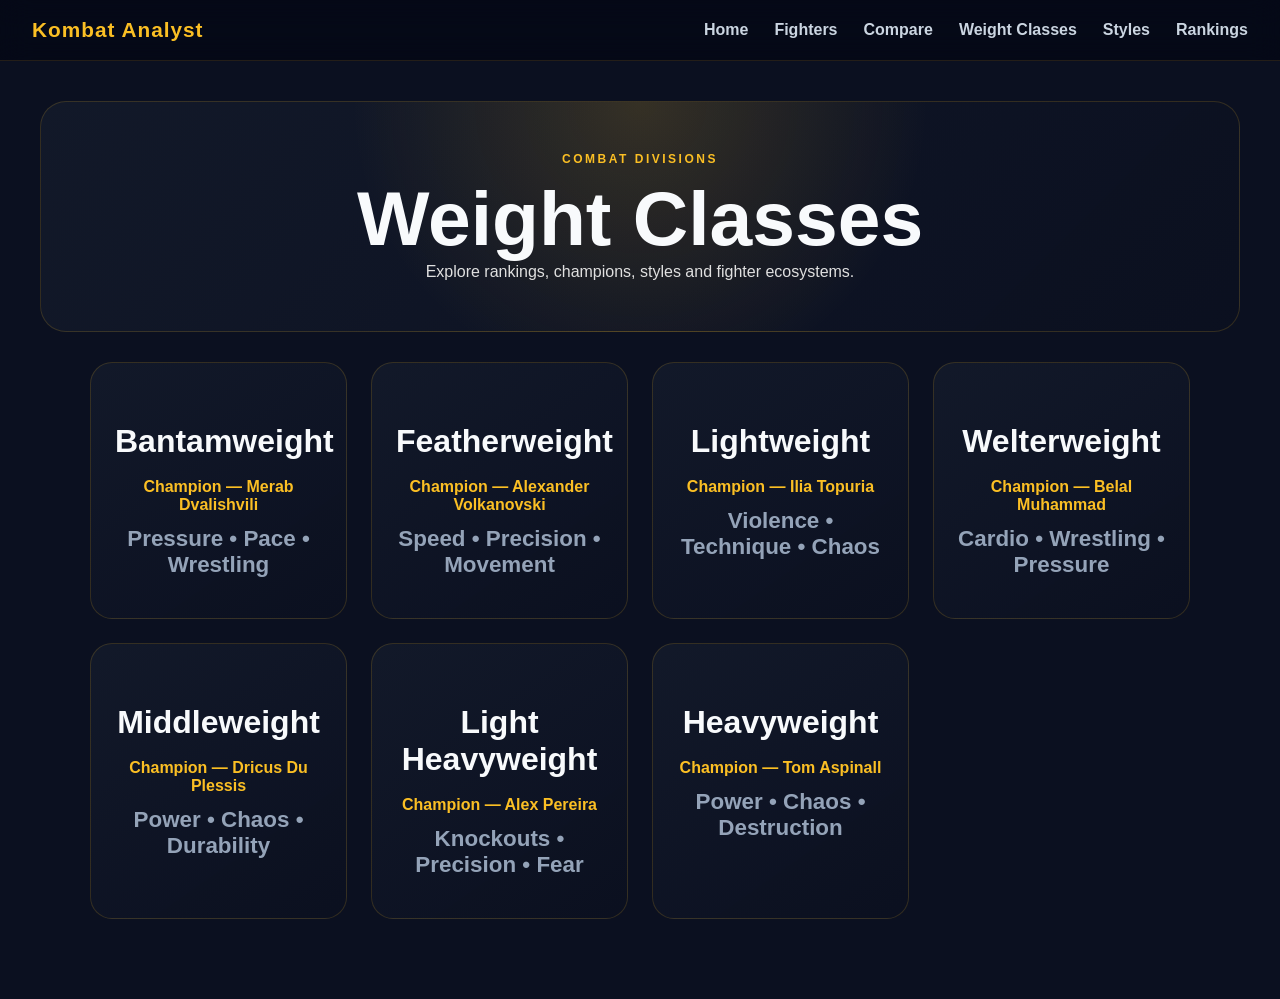
==== commit afd114d6: "Phase 5.5 Complete - Stable AI Infrastructure - Integrated OpenRouter for AI-powered fighter reports" ====
--- a/divisions.html
+++ b/divisions.html
@@ -15,6 +15,7 @@
     <div class="nav-links">
       <a href="index.html">Home</a>
       <a href="fighters.html">Fighters</a>
+      <a href="compare.html">Compare</a>
       <a href="divisions.html">Weight Classes</a>
       <a href="styles.html">Styles</a>
       <a href="rankings.html">Rankings</a>
--- a/style.css
+++ b/style.css
@@ -470,11 +470,17 @@
     backdrop-filter: blur(12px);
 }
 
-.command-header {
-    text-align: center;
-    margin-bottom: 24px;
-}
-
+.command-header{
+    max-width:800px;
+    margin:0 auto;
+
+    display:flex;
+    flex-direction:column;
+    align-items:center;
+    justify-content:center;
+
+    text-align:center;
+}
 .section-kicker {
     color: #FBBF24;
     text-transform: uppercase;
@@ -2872,4 +2878,557 @@
 
 .view-division-link:hover {
     transform: translateX(4px);
-} +} 
+.dna-styles {
+    display: grid;
+    grid-template-columns: repeat(2, 1fr);
+    gap: 18px;
+    margin-top: 20px;
+}
+
+.dna-item {
+    display: flex;
+    flex-direction: column;
+    gap: 8px;
+
+    padding: 18px;
+
+    border-radius: 16px;
+
+    background: rgba(255,255,255,0.03);
+
+    border: 1px solid rgba(251,191,36,0.12);
+}
+
+.dna-label {
+    color: #94A3B8;
+
+    font-size: 0.8rem;
+
+    text-transform: uppercase;
+
+    letter-spacing: 1px;
+
+    font-weight: 700;
+}
+
+@media (max-width: 700px) {
+    .dna-styles {
+        grid-template-columns: 1fr;
+    }
+}
+.ai-analysis-card{
+    display:flex;
+    justify-content:center;
+    margin:32px 0;
+}
+
+.analyze-btn{
+    background:linear-gradient(135deg,#fbbf24,#f59e0b);
+    color:#111827;
+
+    border:none;
+
+    padding:16px 34px;
+
+    border-radius:14px;
+
+    font-size:1rem;
+
+    font-weight:700;
+
+    cursor:pointer;
+
+    transition:all .25s ease;
+
+    box-shadow:0 10px 25px rgba(251,191,36,.25);
+}
+
+.analyze-btn:hover{
+    transform:translateY(-3px);
+
+    box-shadow:0 15px 35px rgba(251,191,36,.45);
+}
+
+.analyze-btn:active{
+    transform:scale(.98);
+}
+.section-subtitle{
+    max-width:760px;
+    margin:12px 0 0 0;
+    color:#9ca3af;
+    line-height:1.7;
+    font-size:1rem;
+}
+
+.intelligence-feature-card{
+    border:1px solid rgba(251,191,36,.25);
+    background:linear-gradient(180deg,#1b2433,#111827);
+}
+
+.analysis-label{
+    display:inline-block;
+    margin-bottom:12px;
+    padding:6px 12px;
+    border-radius:999px;
+    background:rgba(251,191,36,.12);
+    color:#fbbf24;
+    font-size:.8rem;
+    font-weight:700;
+    letter-spacing:.08em;
+    text-transform:uppercase;
+}
+
+.analysis-points{
+    display:flex;
+    flex-wrap:wrap;
+    gap:10px;
+    margin:22px 0;
+}
+
+.analysis-points span{
+    padding:8px 14px;
+    border-radius:999px;
+    background:#1f2937;
+    color:#d1d5db;
+    font-size:.9rem;
+}
+
+.analysis-link{
+    display:inline-block;
+    margin-top:10px;
+    color:#fbbf24;
+    font-weight:700;
+    text-decoration:none;
+    transition:.2s ease;
+}
+
+.analysis-link:hover{
+    transform:translateX(4px);
+}
+.combat-intelligence-card{
+    margin:40px 0;
+
+    padding:32px;
+
+    border-radius:22px;
+
+    background:
+        linear-gradient(
+            135deg,
+            rgba(19,26,42,.96),
+            rgba(11,16,32,.98)
+        );
+
+    border:1px solid rgba(251,191,36,.18);
+
+    text-align:center;
+
+    box-shadow:
+        0 18px 40px rgba(0,0,0,.35);
+}
+
+.combat-intelligence-card h2{
+    color:#F8FAFC;
+    margin:10px 0 14px;
+}
+
+.combat-intelligence-card p{
+    color:#CBD5E1;
+    line-height:1.7;
+    max-width:650px;
+    margin:0 auto 24px;
+}
+
+.ai-report-output{
+
+    display:none;
+
+    margin-top:28px;
+
+    padding:24px;
+
+    text-align:left;
+
+    border-radius:18px;
+
+    background:#0B1020;
+
+    border:1px solid rgba(251,191,36,.15);
+
+    white-space:pre-wrap;
+
+    line-height:1.8;
+
+    color:#E5E7EB;
+}
+.ai-loading{
+    text-align:center;
+    padding:20px;
+}
+
+.ai-loading h3{
+    color:#FBBF24;
+    margin-bottom:14px;
+}
+
+.ai-loading p{
+    color:#CBD5E1;
+    margin-bottom:18px;
+}
+
+.ai-loading::after{
+    content:"";
+    display:block;
+    width:100%;
+    height:8px;
+    margin-top:20px;
+    border-radius:999px;
+    background:linear-gradient(
+        90deg,
+        #FBBF24 0%,
+        #F59E0B 40%,
+        #1F2937 40%,
+        #1F2937 100%
+    );
+
+    animation:loadingPulse 1.2s infinite;
+}
+
+@keyframes loadingPulse{
+
+    0%{
+        filter:brightness(1);
+    }
+
+    50%{
+        filter:brightness(1.35);
+    }
+
+    100%{
+        filter:brightness(1);
+    }
+
+}
+
+.ai-error{
+    color:#ef4444;
+    font-weight:700;
+    text-align:center;
+}
+
+.ai-report-section{
+    margin-bottom:28px;
+    padding:22px;
+    border-radius:18px;
+    background:rgba(255,255,255,.03);
+    border:1px solid rgba(251,191,36,.12);
+}
+
+.ai-report-section:last-child{
+    margin-bottom:0;
+}
+
+.ai-report-header{
+    display:flex;
+    align-items:center;
+    gap:12px;
+    margin-bottom:14px;
+}
+
+.ai-report-icon{
+    font-size:1.4rem;
+}
+
+.ai-report-section h3{
+    margin:0;
+    color:#FBBF24;
+    font-size:1.15rem;
+}
+
+.ai-report-section p{
+    margin:0;
+    color:#E5E7EB;
+    line-height:1.8;
+}
+.ai-report-output {
+    max-width: 900px;
+    margin: 28px auto 0;
+    padding: 26px;
+}
+
+.ai-report-section {
+    margin-bottom: 22px;
+    padding-bottom: 20px;
+}
+
+.ai-report-section h3 {
+    margin-bottom: 10px;
+}
+
+.ai-report-section p {
+    margin: 0;
+    line-height: 1.65;
+}
+
+.ai-report-section br {
+    display: block;
+    margin-bottom: 6px;
+}
+.ai-report-output {
+    white-space: normal !important;
+}
+
+.ai-report-section {
+    margin-bottom: 20px !important;
+    padding-bottom: 18px !important;
+}
+
+.ai-report-section p {
+    margin: 0 !important;
+}
+.analysis-link{
+    display:inline-flex;
+    align-items:center;
+    justify-content:center;
+
+    margin-top:28px;
+    padding:14px 28px;
+
+    border:1px solid #FBBF24;
+    border-radius:999px;
+
+    color:#FBBF24;
+    font-weight:700;
+    font-size:0.95rem;
+    text-decoration:none;
+
+    transition:all .25s ease;
+}
+
+.analysis-link:hover{
+    background:#FBBF24;
+    color:#111827;
+    transform:translateY(-3px);
+    box-shadow:0 12px 30px rgba(251,191,36,.25);
+}
+button.analysis-link{
+    background:transparent;
+    cursor:pointer;
+}
+
+button.analysis-link:hover{
+    background:#FBBF24;
+    color:#111827;
+}
+.ai-report-section h3{
+
+    color:#FBBF24;
+
+    font-size:1.15rem;
+
+    font-weight:700;
+
+    margin-bottom:14px;
+
+}
+
+.ai-report-section p{
+
+    color:#D1D5DB;
+
+    font-weight:400;
+
+    line-height:1.8;
+
+}
+.prediction-text{
+
+    text-align:center;
+
+    font-size:1.2rem;
+
+    font-weight:700;
+
+}
+/* FIX AI tactical report text */
+body:has(#comparison-results) .ai-report-section{
+    text-align:left !important;
+    background:rgba(255,255,255,.03) !important;
+    border:1px solid rgba(251,191,36,.12) !important;
+}
+
+body:has(#comparison-results) .ai-report-section h3{
+    color:#FBBF24 !important;
+    font-weight:800 !important;
+    text-align:left !important;
+    margin-bottom:14px !important;
+}
+
+body:has(#comparison-results) .ai-report-section p{
+    color:#D1D5DB !important;
+    font-weight:400 !important;
+    text-align:left !important;
+    font-size:1rem !important;
+    line-height:1.8 !important;
+}
+
+/* Only final verdict content */
+body:has(#comparison-results) .verdict-section{
+    text-align:center !important;
+    background:linear-gradient(135deg, rgba(251,191,36,.08), rgba(17,24,39,.98)) !important;
+    border-color:rgba(251,191,36,.28) !important;
+}
+
+body:has(#comparison-results) .verdict-section h3{
+    text-align:center !important;
+}
+
+body:has(#comparison-results) .verdict-section p{
+    text-align:center !important;
+    color:#E5E7EB !important;
+    font-size:1.05rem !important;
+    font-weight:500 !important;
+}
+.ai-report-section,
+.verdict-section{
+    text-align:left !important;
+    background:rgba(255,255,255,.03) !important;
+    border:1px solid rgba(251,191,36,.12) !important;
+    padding:24px !important;
+    margin-bottom:22px !important;
+}
+
+.ai-report-section h3,
+.verdict-section h3{
+    color:#FBBF24 !important;
+    font-weight:800 !important;
+    margin:0 0 12px 0 !important;
+    text-align:left !important;
+}
+
+.ai-report-section p,
+.verdict-section p{
+    color:#D1D5DB !important;
+    font-weight:400 !important;
+    font-size:1rem !important;
+    line-height:1.75 !important;
+    text-align:left !important;
+    margin:0 !important;
+}
+
+.verdict-section{
+    text-align:center !important;
+    border-color:rgba(251,191,36,.3) !important;
+}
+
+.verdict-section h3,
+.verdict-section p{
+    text-align:center !important;
+}
+/* Compare AI Tactical Breakdown layout fix */
+
+#comparison-results{
+    width:min(1400px, calc(100% - 48px)) !important;
+    max-width:1400px !important;
+}
+
+#comparison-results .comparison-card,
+#comparison-results .combat-intelligence-card{
+    width:100% !important;
+    max-width:100% !important;
+}
+
+#matchup-analysis-output{
+    width:100% !important;
+    max-width:1200px !important;
+    margin:28px auto 0 !important;
+    white-space:normal !important;
+}
+
+#matchup-analysis-output .ai-report-section,
+#matchup-analysis-output .verdict-section{
+    width:100% !important;
+    max-width:100% !important;
+    text-align:left !important;
+
+    padding:26px 30px !important;
+    margin-bottom:22px !important;
+
+    background:rgba(255,255,255,.03) !important;
+    border:1px solid rgba(251,191,36,.12) !important;
+    border-radius:18px !important;
+}
+
+#matchup-analysis-output .ai-report-section h3,
+#matchup-analysis-output .verdict-section h3{
+    color:#FBBF24 !important;
+    font-weight:800 !important;
+    text-align:left !important;
+    margin:0 0 12px 0 !important;
+}
+
+#matchup-analysis-output .ai-report-section p,
+#matchup-analysis-output .verdict-section p{
+    color:#D1D5DB !important;
+    font-weight:400 !important;
+    font-size:1rem !important;
+    line-height:1.75 !important;
+    text-align:left !important;
+    margin:0 !important;
+    max-width:none !important;
+}
+
+/* ---------- Reusable AI Report Component ---------- */
+
+.ai-report-output{
+    width:100% !important;
+    max-width:1200px !important;
+    margin:32px auto 0 !important;
+    white-space:normal !important;
+}
+
+.ai-report-card{
+    width:100%;
+    max-width:100%;
+
+    padding:26px 30px;
+    margin-bottom:22px;
+
+    background:rgba(255,255,255,.03);
+    border:1px solid rgba(251,191,36,.12);
+    border-radius:18px;
+
+    text-align:left;
+}
+
+.ai-report-card h3{
+    margin:0 0 12px 0;
+
+    color:#FBBF24;
+
+    font-size:1.15rem;
+    font-weight:800;
+}
+
+.ai-report-card p{
+    margin:0;
+
+    color:#D1D5DB;
+
+    font-size:1rem;
+    font-weight:400;
+
+    line-height:1.75;
+
+    max-width:none;
+}
+
+.ai-verdict-card{
+    border-color:rgba(251,191,36,.28);
+    background:linear-gradient(
+        135deg,
+        rgba(251,191,36,.08),
+        rgba(17,24,39,.98)
+    );
+}
